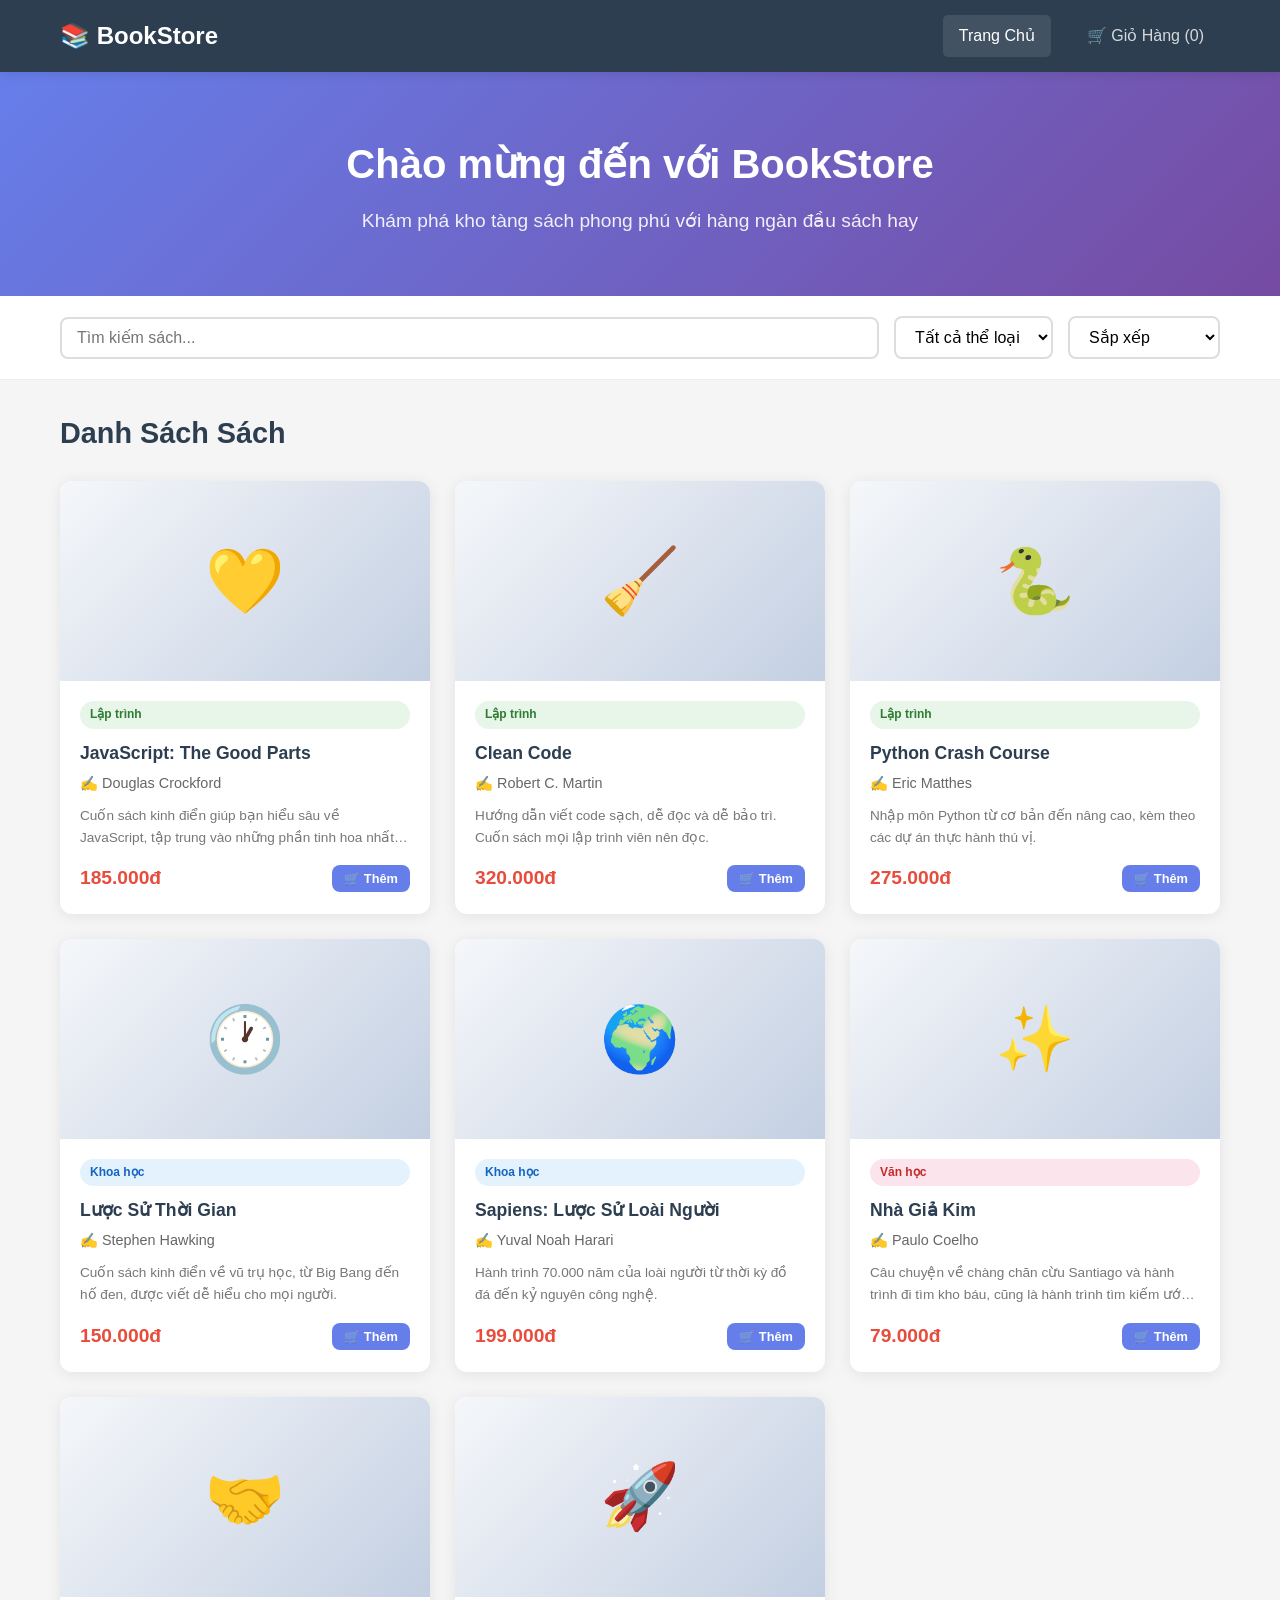
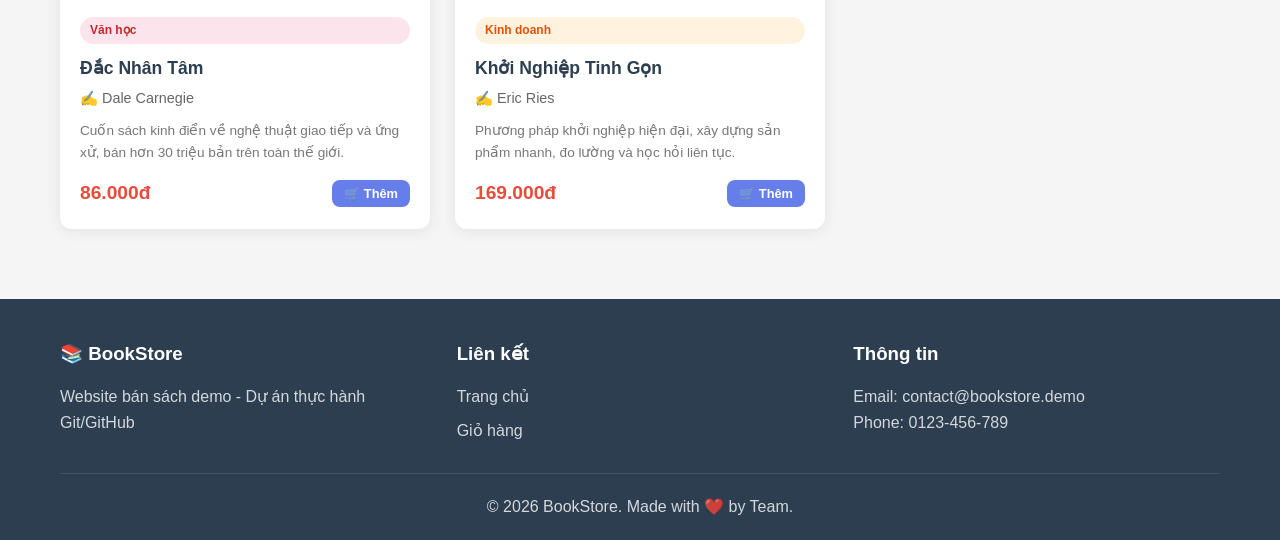
==== index.html @ 3d5117db "chore: initial project setup" ====
<!DOCTYPE html>
<html lang="vi">

<head>
    <meta charset="UTF-8">
    <meta name="viewport" content="width=device-width, initial-scale=1.0">
    <title>BookStore - Nhà Sách Online</title>
    <link rel="stylesheet" href="css/style.css">
</head>

<body>
    <!-- ============================================
         HEADER - Khu vực dễ CONFLICT
         Mỗi thành viên có thể sửa nav, logo, search
         ============================================ -->
    <header class="header">
        <div class="container">
            <div class="header-content">
                <a href="index.html" class="logo">
                    📚 BookStore
                </a>
                <nav class="nav">
                    <a href="index.html" class="nav-link active">Trang Chủ</a>
                    <a href="cart.html" class="nav-link">
                        🛒 Giỏ Hàng (<span id="cart-count">0</span>)
                    </a>
                </nav>
            </div>
        </div>
    </header>

    <!-- HERO SECTION -->
    <section class="hero">
        <div class="container">
            <h1>Chào mừng đến với BookStore</h1>
            <p>Khám phá kho tàng sách phong phú với hàng ngàn đầu sách hay</p>
        </div>
    </section>

    <!-- ============================================
         FILTER / SEARCH - Khu vực dễ CONFLICT
         Nhiều người cùng thêm filter, search, sort
         ============================================ -->
    <section class="filters">
        <div class="container">
            <div class="filter-bar">
                <input type="text" id="search-input" class="search-input" placeholder="Tìm kiếm sách...">
                <select id="category-filter" class="filter-select">
                    <option value="all">Tất cả thể loại</option>
                    <option value="programming">Lập trình</option>
                    <option value="science">Khoa học</option>
                    <option value="literature">Văn học</option>
                    <option value="business">Kinh doanh</option>
                </select>
                <select id="sort-select" class="filter-select">
                    <option value="default">Sắp xếp</option>
                    <option value="price-asc">Giá tăng dần</option>
                    <option value="price-desc">Giá giảm dần</option>
                    <option value="name-asc">Tên A-Z</option>
                </select>
            </div>
        </div>
    </section>

    <!-- BOOK LIST -->
    <main class="main">
        <div class="container">
            <h2 class="section-title">Danh Sách Sách</h2>
            <div id="book-list" class="book-grid">
                <!-- Books sẽ được render bởi JavaScript -->
            </div>
            <div id="no-results" class="no-results" style="display: none;">
                <p>😕 Không tìm thấy sách phù hợp.</p>
            </div>
        </div>
    </main>

    <!-- ============================================
         FOOTER - Khu vực dễ CONFLICT
         Mỗi người có thể thêm link, info, social
         ============================================ -->
    <footer class="footer">
        <div class="container">
            <div class="footer-content">
                <div class="footer-section">
                    <h3>📚 BookStore</h3>
                    <p>Website bán sách demo - Dự án thực hành Git/GitHub</p>
                </div>
                <div class="footer-section">
                    <h3>Liên kết</h3>
                    <ul>
                        <li><a href="index.html">Trang chủ</a></li>
                        <li><a href="cart.html">Giỏ hàng</a></li>
                    </ul>
                </div>
                <div class="footer-section">
                    <h3>Thông tin</h3>
                    <p>Email: contact@bookstore.demo</p>
                    <p>Phone: 0123-456-789</p>
                </div>
            </div>
            <div class="footer-bottom">
                <p>&copy; 2026 BookStore. Made with ❤️ by Team.</p>
            </div>
        </div>
    </footer>

    <script src="js/data.js"></script>
    <script src="js/cart.js"></script>
    <script src="js/app.js"></script>
</body>

</html>
---- css/style.css ----
/* =============================================
   BookStore - Main Stylesheet
   =============================================
   ⚠️  FILE DỄ CONFLICT - Nhiều người cùng sửa
   Mỗi section được đánh dấu rõ ràng.
   Khi merge conflict, đọc kỹ cả 2 phiên bản!
   ============================================= */

/* ----- RESET & BASE ----- */
* {
    margin: 0;
    padding: 0;
    box-sizing: border-box;
}

body {
    font-family: 'Segoe UI', Tahoma, Geneva, Verdana, sans-serif;
    line-height: 1.6;
    color: #333;
    background-color: #f5f5f5;
}

a {
    text-decoration: none;
    color: inherit;
}

ul {
    list-style: none;
}

.container {
    max-width: 1200px;
    margin: 0 auto;
    padding: 0 20px;
}

/* =============================================
   HEADER - Khu vực dễ CONFLICT
   Thành viên có thể đổi màu, layout, thêm icon
   ============================================= */
.header {
    background-color: #2c3e50;
    color: white;
    padding: 15px 0;
    position: sticky;
    top: 0;
    z-index: 100;
    box-shadow: 0 2px 10px rgba(0, 0, 0, 0.1);
}

.header-content {
    display: flex;
    justify-content: space-between;
    align-items: center;
}

.logo {
    font-size: 1.5rem;
    font-weight: bold;
    color: white;
}

.nav {
    display: flex;
    gap: 20px;
}

.nav-link {
    color: rgba(255, 255, 255, 0.8);
    padding: 8px 16px;
    border-radius: 5px;
    transition: all 0.3s ease;
}

.nav-link:hover,
.nav-link.active {
    color: white;
    background-color: rgba(255, 255, 255, 0.1);
}

/* =============================================
   HERO SECTION
   ============================================= */
.hero {
    background: linear-gradient(135deg, #667eea 0%, #764ba2 100%);
    color: white;
    padding: 60px 0;
    text-align: center;
}

.hero h1 {
    font-size: 2.5rem;
    margin-bottom: 10px;
}

.hero p {
    font-size: 1.2rem;
    opacity: 0.9;
}

/* =============================================
   FILTERS & SEARCH - Khu vực dễ CONFLICT
   Thêm filter mới, thay đổi layout filter bar
   ============================================= */
.filters {
    padding: 20px 0;
    background-color: white;
    border-bottom: 1px solid #eee;
}

.filter-bar {
    display: flex;
    gap: 15px;
    align-items: center;
    flex-wrap: wrap;
}

.search-input {
    flex: 1;
    min-width: 200px;
    padding: 10px 15px;
    border: 2px solid #ddd;
    border-radius: 8px;
    font-size: 1rem;
    transition: border-color 0.3s ease;
}

.search-input:focus {
    outline: none;
    border-color: #667eea;
}

.filter-select {
    padding: 10px 15px;
    border: 2px solid #ddd;
    border-radius: 8px;
    font-size: 1rem;
    background-color: white;
    cursor: pointer;
}

/* =============================================
   MAIN CONTENT
   ============================================= */
.main {
    padding: 30px 0;
    min-height: 60vh;
}

.section-title {
    font-size: 1.8rem;
    margin-bottom: 25px;
    color: #2c3e50;
}

/* =============================================
   BOOK GRID & CARDS - Khu vực dễ CONFLICT
   Đổi layout grid, style card, thêm badge
   ============================================= */
.book-grid {
    display: grid;
    grid-template-columns: repeat(auto-fill, minmax(280px, 1fr));
    gap: 25px;
}

.book-card {
    background: white;
    border-radius: 12px;
    overflow: hidden;
    box-shadow: 0 2px 15px rgba(0, 0, 0, 0.08);
    transition: transform 0.3s ease, box-shadow 0.3s ease;
    display: flex;
    flex-direction: column;
}

.book-card:hover {
    transform: translateY(-5px);
    box-shadow: 0 8px 30px rgba(0, 0, 0, 0.15);
}

.book-cover {
    height: 200px;
    display: flex;
    align-items: center;
    justify-content: center;
    font-size: 4rem;
    background: linear-gradient(135deg, #f5f7fa 0%, #c3cfe2 100%);
}

.book-info {
    padding: 20px;
    flex: 1;
    display: flex;
    flex-direction: column;
}

.book-title {
    font-size: 1.1rem;
    font-weight: 600;
    margin-bottom: 5px;
    color: #2c3e50;
}

.book-author {
    color: #666;
    font-size: 0.9rem;
    margin-bottom: 10px;
}

.book-description {
    color: #777;
    font-size: 0.85rem;
    margin-bottom: 15px;
    flex: 1;
    display: -webkit-box;
    -webkit-line-clamp: 2;
    -webkit-box-orient: vertical;
    overflow: hidden;
}

.book-footer {
    display: flex;
    justify-content: space-between;
    align-items: center;
    margin-top: auto;
}

.book-price {
    font-size: 1.2rem;
    font-weight: bold;
    color: #e74c3c;
}

/* =============================================
   BADGES
   ============================================= */
.badge {
    display: inline-block;
    padding: 4px 10px;
    border-radius: 20px;
    font-size: 0.75rem;
    font-weight: 600;
    margin-bottom: 10px;
}

.badge-programming {
    background-color: #e8f5e9;
    color: #2e7d32;
}

.badge-science {
    background-color: #e3f2fd;
    color: #1565c0;
}

.badge-literature {
    background-color: #fce4ec;
    color: #c62828;
}

.badge-business {
    background-color: #fff3e0;
    color: #e65100;
}

/* =============================================
   BUTTONS - Khu vực dễ CONFLICT
   Thay đổi màu sắc, border-radius, hiệu ứng
   ============================================= */
.btn {
    display: inline-block;
    padding: 10px 20px;
    border: none;
    border-radius: 8px;
    font-size: 0.9rem;
    font-weight: 600;
    cursor: pointer;
    transition: all 0.3s ease;
    text-align: center;
}

.btn-primary {
    background-color: #667eea;
    color: white;
}

.btn-primary:hover {
    background-color: #5a6fd6;
}

.btn-secondary {
    background-color: #ecf0f1;
    color: #2c3e50;
}

.btn-secondary:hover {
    background-color: #d5dbdb;
}

.btn-danger {
    background-color: #e74c3c;
    color: white;
}

.btn-danger:hover {
    background-color: #c0392b;
}

.btn-small {
    padding: 6px 12px;
    font-size: 0.8rem;
}

.btn-large {
    padding: 14px 28px;
    font-size: 1.1rem;
}

/* =============================================
   BOOK DETAIL PAGE
   ============================================= */
.back-link {
    display: inline-block;
    color: #667eea;
    margin-bottom: 20px;
    font-weight: 500;
}

.back-link:hover {
    text-decoration: underline;
}

.detail-card {
    background: white;
    border-radius: 12px;
    overflow: hidden;
    box-shadow: 0 2px 15px rgba(0, 0, 0, 0.08);
    display: flex;
    gap: 40px;
    padding: 40px;
}

.detail-image {
    flex-shrink: 0;
}

.book-cover-large {
    width: 250px;
    height: 350px;
    display: flex;
    align-items: center;
    justify-content: center;
    font-size: 6rem;
    background: linear-gradient(135deg, #f5f7fa 0%, #c3cfe2 100%);
    border-radius: 8px;
}

.detail-info {
    flex: 1;
}

.detail-title {
    font-size: 2rem;
    color: #2c3e50;
    margin-bottom: 10px;
}

.detail-author {
    color: #666;
    font-size: 1.1rem;
    margin-bottom: 15px;
}

.detail-description {
    color: #555;
    line-height: 1.8;
    margin-bottom: 20px;
}

.detail-price {
    font-size: 1.8rem;
    font-weight: bold;
    color: #e74c3c;
    margin-bottom: 20px;
}

.detail-actions {
    display: flex;
    gap: 15px;
}

/* =============================================
   CART PAGE
   ============================================= */
.cart-table {
    width: 100%;
    background: white;
    border-radius: 12px;
    overflow: hidden;
    box-shadow: 0 2px 15px rgba(0, 0, 0, 0.08);
    border-collapse: collapse;
}

.cart-table th {
    background-color: #2c3e50;
    color: white;
    padding: 15px;
    text-align: left;
}

.cart-table td {
    padding: 15px;
    border-bottom: 1px solid #eee;
    vertical-align: middle;
}

.cart-item-info {
    display: flex;
    align-items: center;
    gap: 15px;
}

.cart-item-emoji {
    font-size: 2rem;
}

.quantity-control {
    display: flex;
    align-items: center;
    gap: 10px;
}

.btn-qty {
    width: 30px;
    height: 30px;
    border: 2px solid #ddd;
    border-radius: 50%;
    background: white;
    cursor: pointer;
    font-size: 1rem;
    display: flex;
    align-items: center;
    justify-content: center;
    transition: all 0.2s ease;
}

.btn-qty:hover {
    border-color: #667eea;
    color: #667eea;
}

.qty-display {
    font-weight: bold;
    min-width: 20px;
    text-align: center;
}

.cart-summary {
    background: white;
    border-radius: 12px;
    padding: 25px;
    margin-top: 20px;
    box-shadow: 0 2px 15px rgba(0, 0, 0, 0.08);
}

.summary-row {
    display: flex;
    justify-content: space-between;
    padding: 10px 0;
    border-bottom: 1px solid #eee;
}

.summary-total {
    font-size: 1.3rem;
    font-weight: bold;
    color: #e74c3c;
    border-bottom: none;
    padding-top: 15px;
}

.cart-actions {
    display: flex;
    justify-content: flex-end;
    gap: 15px;
    margin-top: 20px;
}

/* =============================================
   FOOTER - Khu vực dễ CONFLICT
   ============================================= */
.footer {
    background-color: #2c3e50;
    color: rgba(255, 255, 255, 0.8);
    padding: 40px 0 20px;
    margin-top: 40px;
}

.footer-content {
    display: grid;
    grid-template-columns: repeat(auto-fit, minmax(200px, 1fr));
    gap: 30px;
    margin-bottom: 30px;
}

.footer-section h3 {
    color: white;
    margin-bottom: 15px;
}

.footer-section ul {
    display: flex;
    flex-direction: column;
    gap: 8px;
}

.footer-section a:hover {
    color: white;
}

.footer-bottom {
    text-align: center;
    padding-top: 20px;
    border-top: 1px solid rgba(255, 255, 255, 0.1);
}

/* =============================================
   UTILITIES & STATES
   ============================================= */
.no-results {
    text-align: center;
    padding: 60px 20px;
    color: #666;
    font-size: 1.1rem;
}

/* =============================================
   RESPONSIVE - Khu vực dễ CONFLICT
   Breakpoints, mobile layout
   ============================================= */
@media (max-width: 768px) {
    .hero h1 {
        font-size: 1.8rem;
    }

    .filter-bar {
        flex-direction: column;
    }

    .search-input {
        width: 100%;
    }

    .book-grid {
        grid-template-columns: 1fr;
    }

    .detail-card {
        flex-direction: column;
        padding: 20px;
    }

    .book-cover-large {
        width: 100%;
        height: 250px;
    }

    .cart-table {
        font-size: 0.85rem;
    }

    .cart-actions {
        flex-direction: column;
    }
}
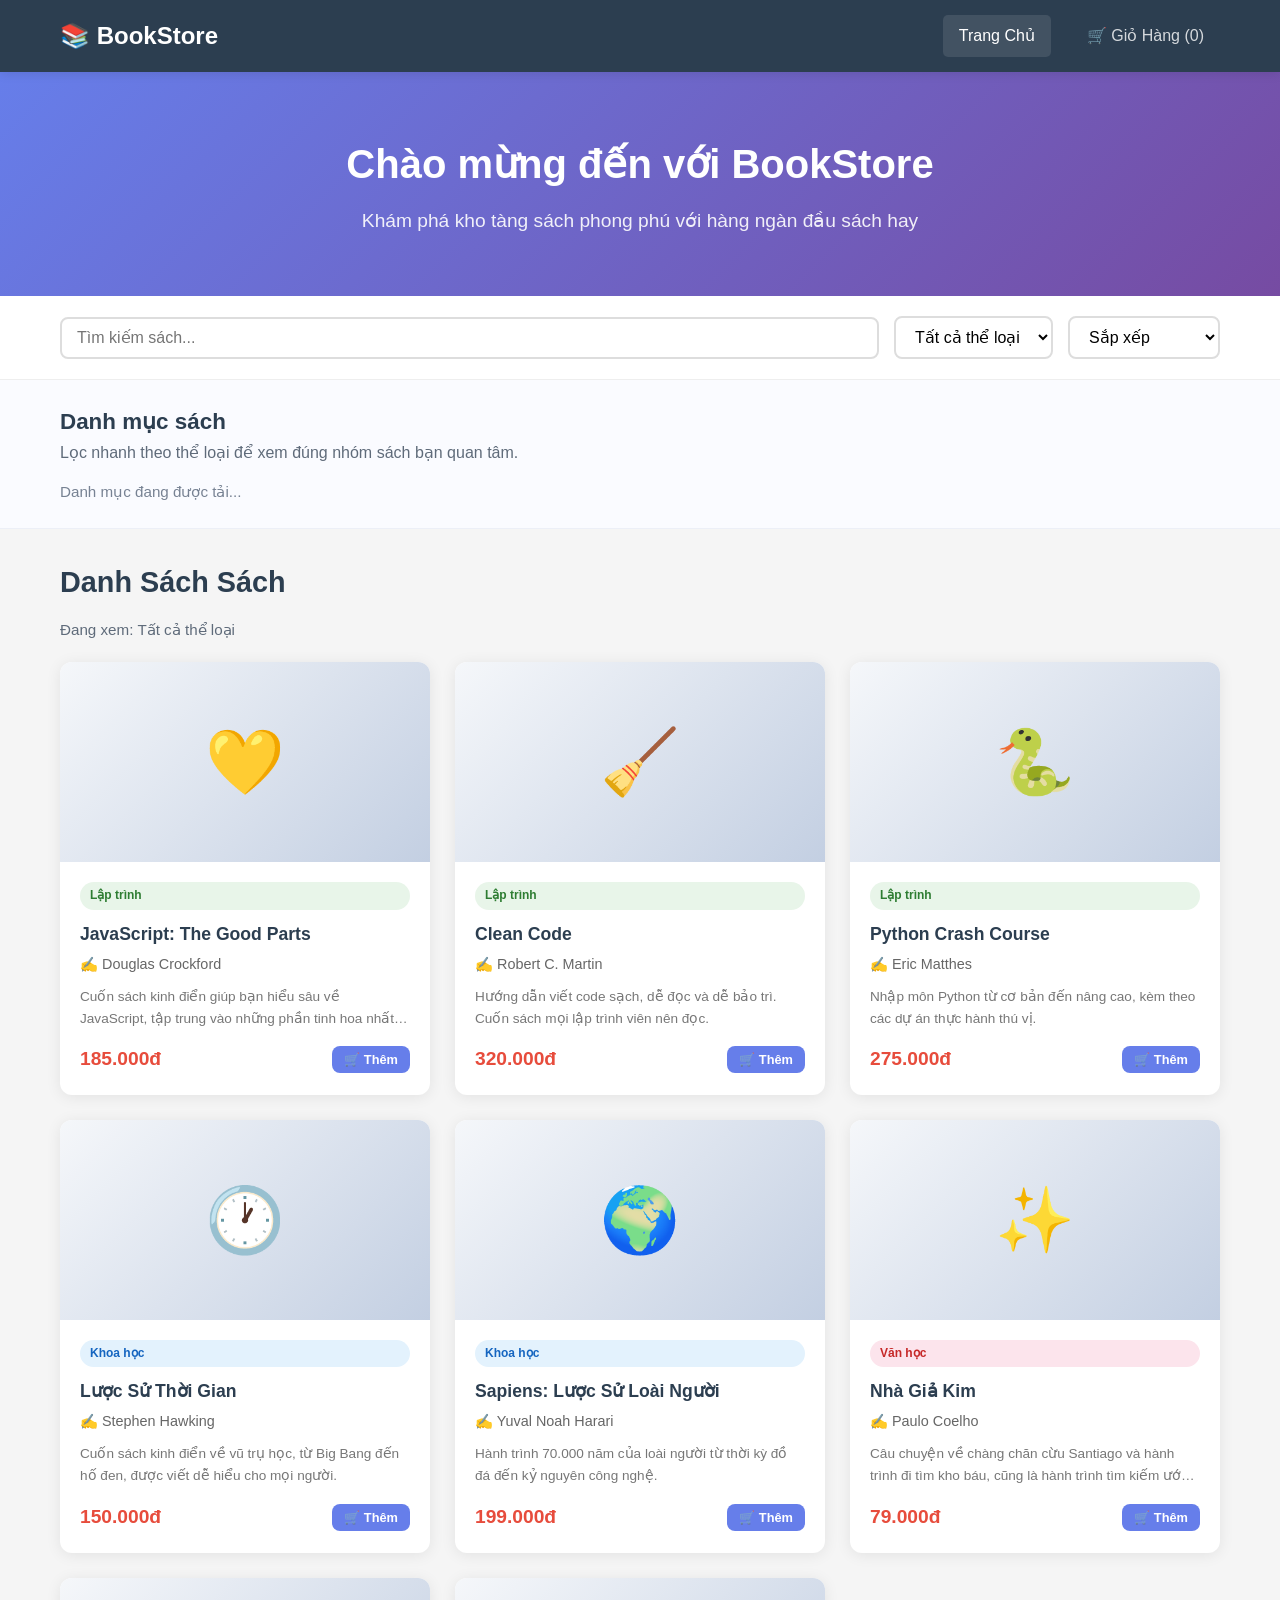
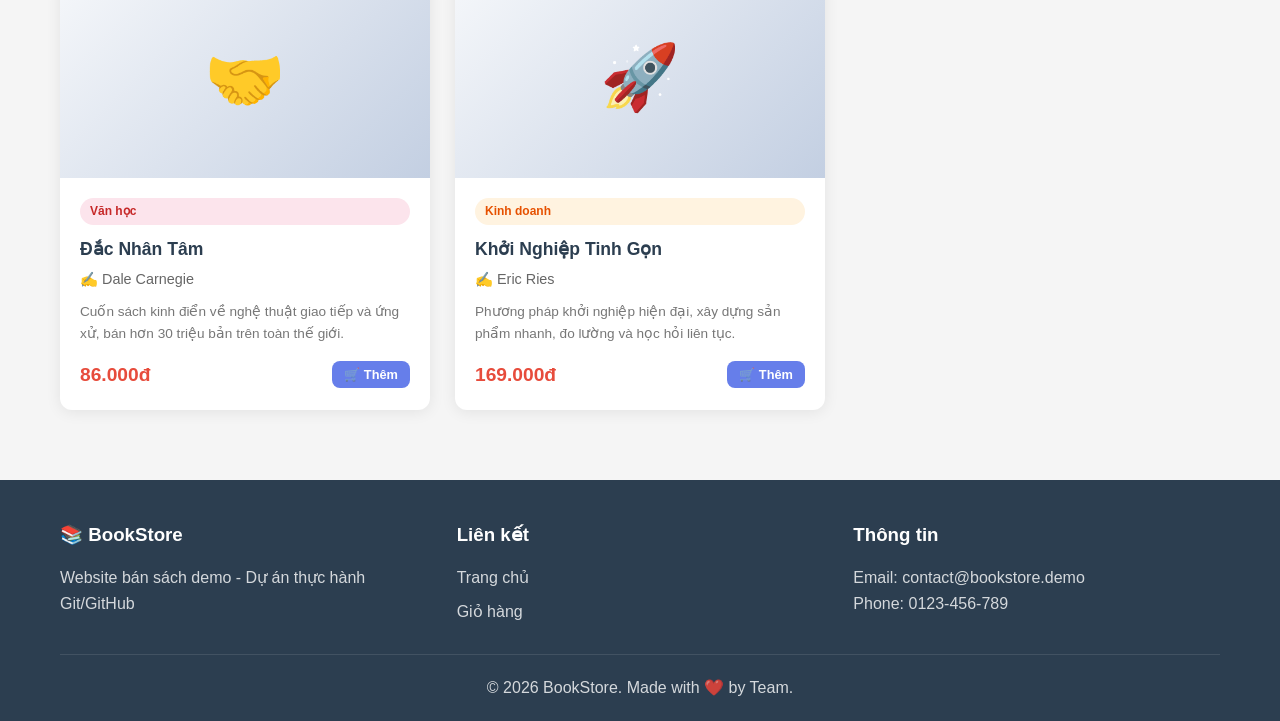
==== commit 186f7e76: "feat(catalog): add category section layout and filter summary" ====
--- a/index.html
+++ b/index.html
@@ -62,10 +62,25 @@
         </div>
     </section>
 
+    <section class="catalog-categories">
+        <div class="container">
+            <div class="catalog-panel">
+                <div>
+                    <h2 class="catalog-title">Danh mục sách</h2>
+                    <p class="catalog-description">Lọc nhanh theo thể loại để xem đúng nhóm sách bạn quan tâm.</p>
+                </div>
+                <div id="category-list" class="category-list">
+                    <span class="category-placeholder">Danh mục đang được tải...</span>
+                </div>
+            </div>
+        </div>
+    </section>
+
     <!-- BOOK LIST -->
     <main class="main">
         <div class="container">
             <h2 class="section-title">Danh Sách Sách</h2>
+            <p id="catalog-selection" class="catalog-selection">Đang xem: Tất cả thể loại</p>
             <div id="book-list" class="book-grid">
                 <!-- Books sẽ được render bởi JavaScript -->
             </div>
@@ -110,4 +125,4 @@
     <script src="js/app.js"></script>
 </body>
 
-</html>+</html>
--- a/css/style.css
+++ b/css/style.css
@@ -141,6 +141,70 @@
 }
 
 /* =============================================
+   CATALOG CATEGORIES
+   ============================================= */
+.catalog-categories {
+    padding: 24px 0;
+    background-color: #fafbff;
+    border-bottom: 1px solid #eceff7;
+}
+
+.catalog-panel {
+    display: flex;
+    flex-direction: column;
+    gap: 14px;
+}
+
+.catalog-title {
+    font-size: 1.4rem;
+    color: #2c3e50;
+}
+
+.catalog-description {
+    color: #5f6b7a;
+}
+
+.category-list {
+    display: flex;
+    flex-wrap: wrap;
+    gap: 10px;
+}
+
+.category-placeholder {
+    color: #778293;
+    font-size: 0.95rem;
+}
+
+.category-chip {
+    border: 1px solid #d6deeb;
+    background-color: white;
+    color: #364152;
+    border-radius: 999px;
+    padding: 8px 14px;
+    font-size: 0.9rem;
+    font-weight: 600;
+    cursor: pointer;
+    transition: all 0.2s ease;
+}
+
+.category-chip:hover {
+    border-color: #667eea;
+    color: #667eea;
+}
+
+.category-chip.active {
+    background-color: #667eea;
+    border-color: #667eea;
+    color: white;
+}
+
+.category-chip-count {
+    opacity: 0.85;
+    margin-left: 6px;
+    font-size: 0.8rem;
+}
+
+/* =============================================
    MAIN CONTENT
    ============================================= */
 .main {
@@ -152,6 +216,13 @@
     font-size: 1.8rem;
     margin-bottom: 25px;
     color: #2c3e50;
+}
+
+.catalog-selection {
+    margin-top: -12px;
+    margin-bottom: 20px;
+    color: #5f6b7a;
+    font-size: 0.95rem;
 }
 
 /* =============================================
@@ -551,6 +622,10 @@
         width: 100%;
     }
 
+    .category-list {
+        gap: 8px;
+    }
+
     .book-grid {
         grid-template-columns: 1fr;
     }
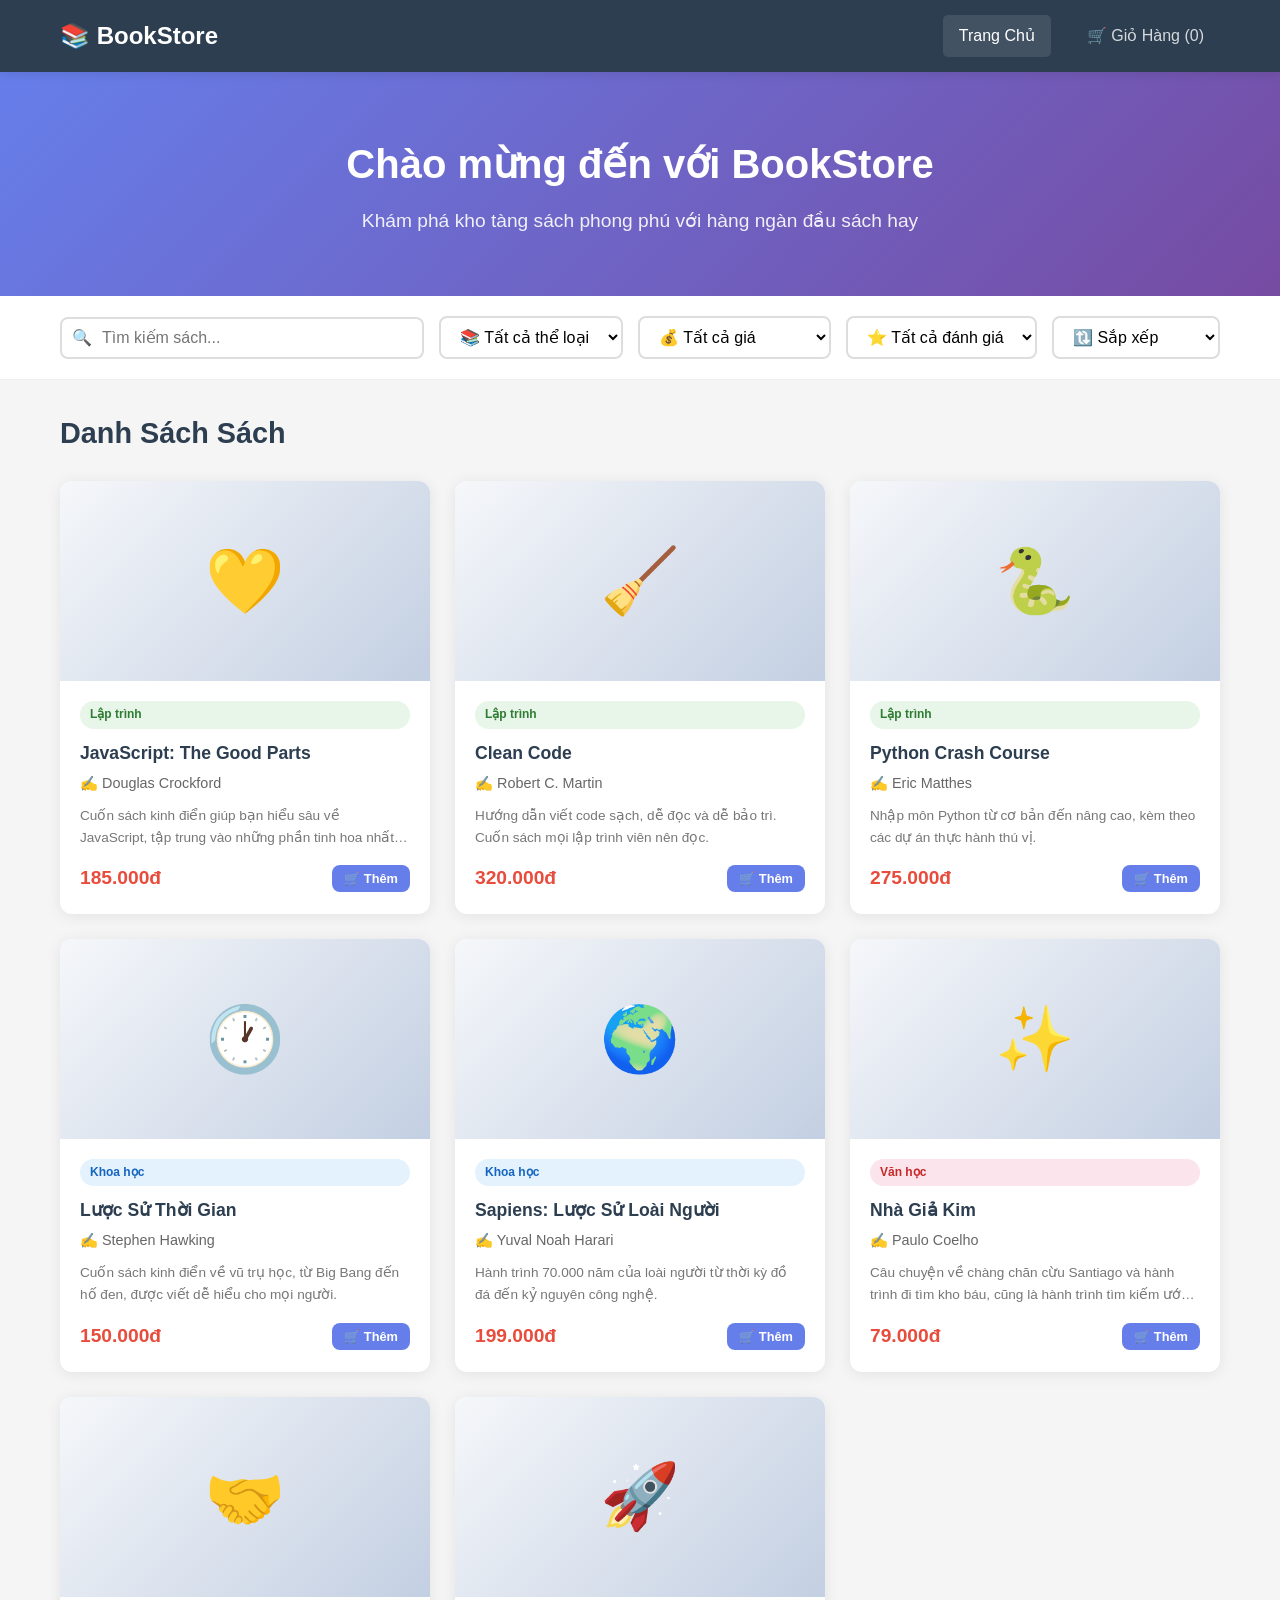
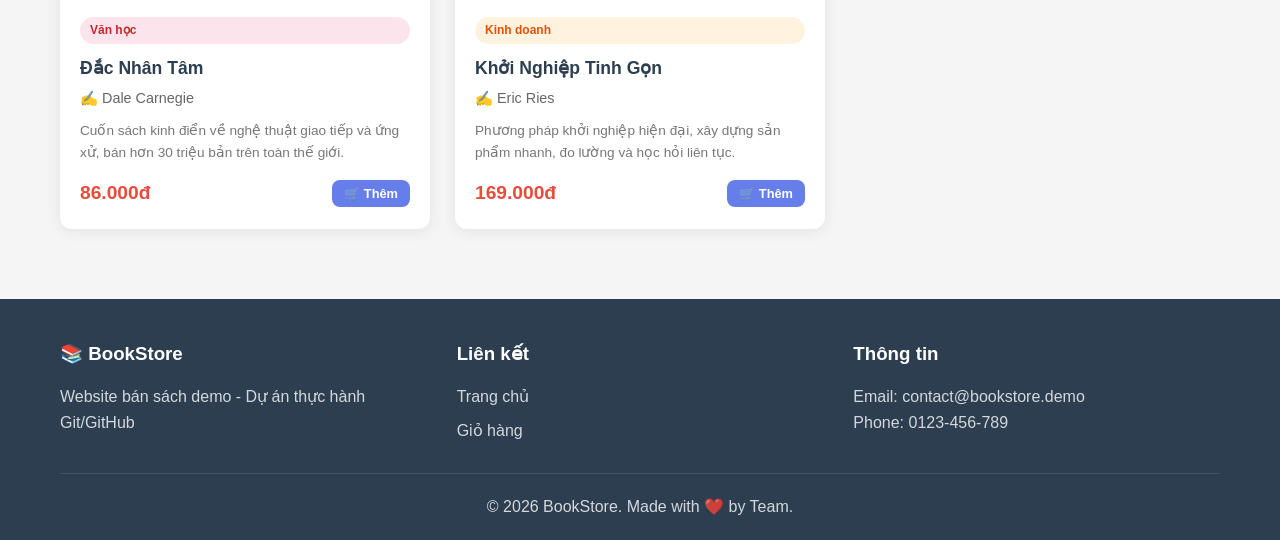
==== commit befbf304: "faet: thêm icon tìm kiếm , nút xóa và gợi ý tự động - Thêm icon tìm kiếm và nút xóa cho ô tìm kiếm -" ====
--- a/index.html
+++ b/index.html
@@ -44,34 +44,46 @@
     <section class="filters">
         <div class="container">
             <div class="filter-bar">
-                <input type="text" id="search-input" class="search-input" placeholder="Tìm kiếm sách...">
+                <!-- Search với icon và autocomplete -->
+                <div class="search-wrapper">
+                    <span class="search-icon">🔍</span>
+                    <input type="text" id="search-input" class="search-input" placeholder="Tìm kiếm sách..." autocomplete="off">
+                    <button type="button" id="search-clear" class="search-clear" style="display: none;">✕</button>
+                    <ul id="search-suggestions" class="search-suggestions"></ul>
+                </div>
+
+                <!-- Filter theo thể loại -->
                 <select id="category-filter" class="filter-select">
-                    <option value="all">Tất cả thể loại</option>
-                    <option value="programming">Lập trình</option>
-                    <option value="science">Khoa học</option>
-                    <option value="literature">Văn học</option>
-                    <option value="business">Kinh doanh</option>
+                    <option value="all">📚 Tất cả thể loại</option>
+                    <option value="programming">💻 Lập trình</option>
+                    <option value="science">🔬 Khoa học</option>
+                    <option value="literature">📖 Văn học</option>
+                    <option value="business">💼 Kinh doanh</option>
                 </select>
+
+                <!-- Filter theo giá -->
+                <select id="price-filter" class="filter-select">
+                    <option value="all">💰 Tất cả giá</option>
+                    <option value="under-100">Dưới 100.000đ</option>
+                    <option value="100-200">100.000 - 200.000đ</option>
+                    <option value="over-200">Trên 200.000đ</option>
+                </select>
+
+                <!-- Filter theo rating -->
+                <select id="rating-filter" class="filter-select">
+                    <option value="all">⭐ Tất cả đánh giá</option>
+                    <option value="4">⭐ 4+ sao</option>
+                    <option value="3">⭐ 3+ sao</option>
+                </select>
+
+                <!-- Sắp xếp -->
                 <select id="sort-select" class="filter-select">
-                    <option value="default">Sắp xếp</option>
+                    <option value="default">🔃 Sắp xếp</option>
                     <option value="price-asc">Giá tăng dần</option>
                     <option value="price-desc">Giá giảm dần</option>
                     <option value="name-asc">Tên A-Z</option>
+                    <option value="rating-desc">Rating cao nhất</option>
                 </select>
-            </div>
-        </div>
-    </section>
-
-    <section class="catalog-categories">
-        <div class="container">
-            <div class="catalog-panel">
-                <div>
-                    <h2 class="catalog-title">Danh mục sách</h2>
-                    <p class="catalog-description">Lọc nhanh theo thể loại để xem đúng nhóm sách bạn quan tâm.</p>
-                </div>
-                <div id="category-list" class="category-list">
-                    <span class="category-placeholder">Danh mục đang được tải...</span>
-                </div>
             </div>
         </div>
     </section>
@@ -80,7 +92,6 @@
     <main class="main">
         <div class="container">
             <h2 class="section-title">Danh Sách Sách</h2>
-            <p id="catalog-selection" class="catalog-selection">Đang xem: Tất cả thể loại</p>
             <div id="book-list" class="book-grid">
                 <!-- Books sẽ được render bởi JavaScript -->
             </div>
@@ -125,4 +136,4 @@
     <script src="js/app.js"></script>
 </body>
 
-</html>
+</html>
--- a/css/style.css
+++ b/css/style.css
@@ -138,70 +138,110 @@
     font-size: 1rem;
     background-color: white;
     cursor: pointer;
-}
-
-/* =============================================
-   CATALOG CATEGORIES
-   ============================================= */
-.catalog-categories {
-    padding: 24px 0;
-    background-color: #fafbff;
-    border-bottom: 1px solid #eceff7;
-}
-
-.catalog-panel {
-    display: flex;
-    flex-direction: column;
-    gap: 14px;
-}
-
-.catalog-title {
-    font-size: 1.4rem;
+    transition: border-color 0.3s ease;
+}
+
+.filter-select:focus {
+    outline: none;
+    border-color: #667eea;
+}
+
+/* =============================================
+   SEARCH WRAPPER - Icon, Clear button, Autocomplete
+   ============================================= */
+.search-wrapper {
+    position: relative;
+    flex: 1;
+    min-width: 250px;
+}
+
+.search-icon {
+    position: absolute;
+    left: 12px;
+    top: 50%;
+    transform: translateY(-50%);
+    font-size: 1rem;
+    pointer-events: none;
+    z-index: 1;
+}
+
+.search-wrapper .search-input {
+    width: 100%;
+    padding-left: 40px;
+    padding-right: 35px;
+}
+
+.search-clear {
+    position: absolute;
+    right: 10px;
+    top: 50%;
+    transform: translateY(-50%);
+    background: none;
+    border: none;
+    font-size: 1.1rem;
+    color: #999;
+    cursor: pointer;
+    padding: 5px;
+    line-height: 1;
+    transition: color 0.2s ease;
+}
+
+.search-clear:hover {
+    color: #e74c3c;
+}
+
+/* Autocomplete Suggestions */
+.search-suggestions {
+    position: absolute;
+    top: 100%;
+    left: 0;
+    right: 0;
+    background: white;
+    border: 2px solid #667eea;
+    border-top: none;
+    border-radius: 0 0 8px 8px;
+    max-height: 280px;
+    overflow-y: auto;
+    z-index: 1000;
+    display: none;
+    box-shadow: 0 4px 15px rgba(0, 0, 0, 0.1);
+}
+
+.search-suggestions.active {
+    display: block;
+}
+
+.search-suggestions li {
+    padding: 12px 15px;
+    cursor: pointer;
+    border-bottom: 1px solid #eee;
+    transition: background-color 0.2s ease;
+}
+
+.search-suggestions li:hover {
+    background-color: #f0f4ff;
+}
+
+.search-suggestions li:last-child {
+    border-bottom: none;
+    border-radius: 0 0 6px 6px;
+}
+
+.suggestion-title {
+    font-weight: 600;
     color: #2c3e50;
-}
-
-.catalog-description {
-    color: #5f6b7a;
-}
-
-.category-list {
-    display: flex;
-    flex-wrap: wrap;
-    gap: 10px;
-}
-
-.category-placeholder {
-    color: #778293;
-    font-size: 0.95rem;
-}
-
-.category-chip {
-    border: 1px solid #d6deeb;
-    background-color: white;
-    color: #364152;
-    border-radius: 999px;
-    padding: 8px 14px;
-    font-size: 0.9rem;
-    font-weight: 600;
-    cursor: pointer;
-    transition: all 0.2s ease;
-}
-
-.category-chip:hover {
-    border-color: #667eea;
-    color: #667eea;
-}
-
-.category-chip.active {
-    background-color: #667eea;
-    border-color: #667eea;
-    color: white;
-}
-
-.category-chip-count {
-    opacity: 0.85;
-    margin-left: 6px;
-    font-size: 0.8rem;
+    margin-bottom: 2px;
+}
+
+.suggestion-author {
+    font-size: 0.85rem;
+    color: #666;
+}
+
+.suggestion-price {
+    font-size: 0.85rem;
+    color: #e74c3c;
+    font-weight: 500;
 }
 
 /* =============================================
@@ -216,13 +256,6 @@
     font-size: 1.8rem;
     margin-bottom: 25px;
     color: #2c3e50;
-}
-
-.catalog-selection {
-    margin-top: -12px;
-    margin-bottom: 20px;
-    color: #5f6b7a;
-    font-size: 0.95rem;
 }
 
 /* =============================================
@@ -622,10 +655,6 @@
         width: 100%;
     }
 
-    .category-list {
-        gap: 8px;
-    }
-
     .book-grid {
         grid-template-columns: 1fr;
     }
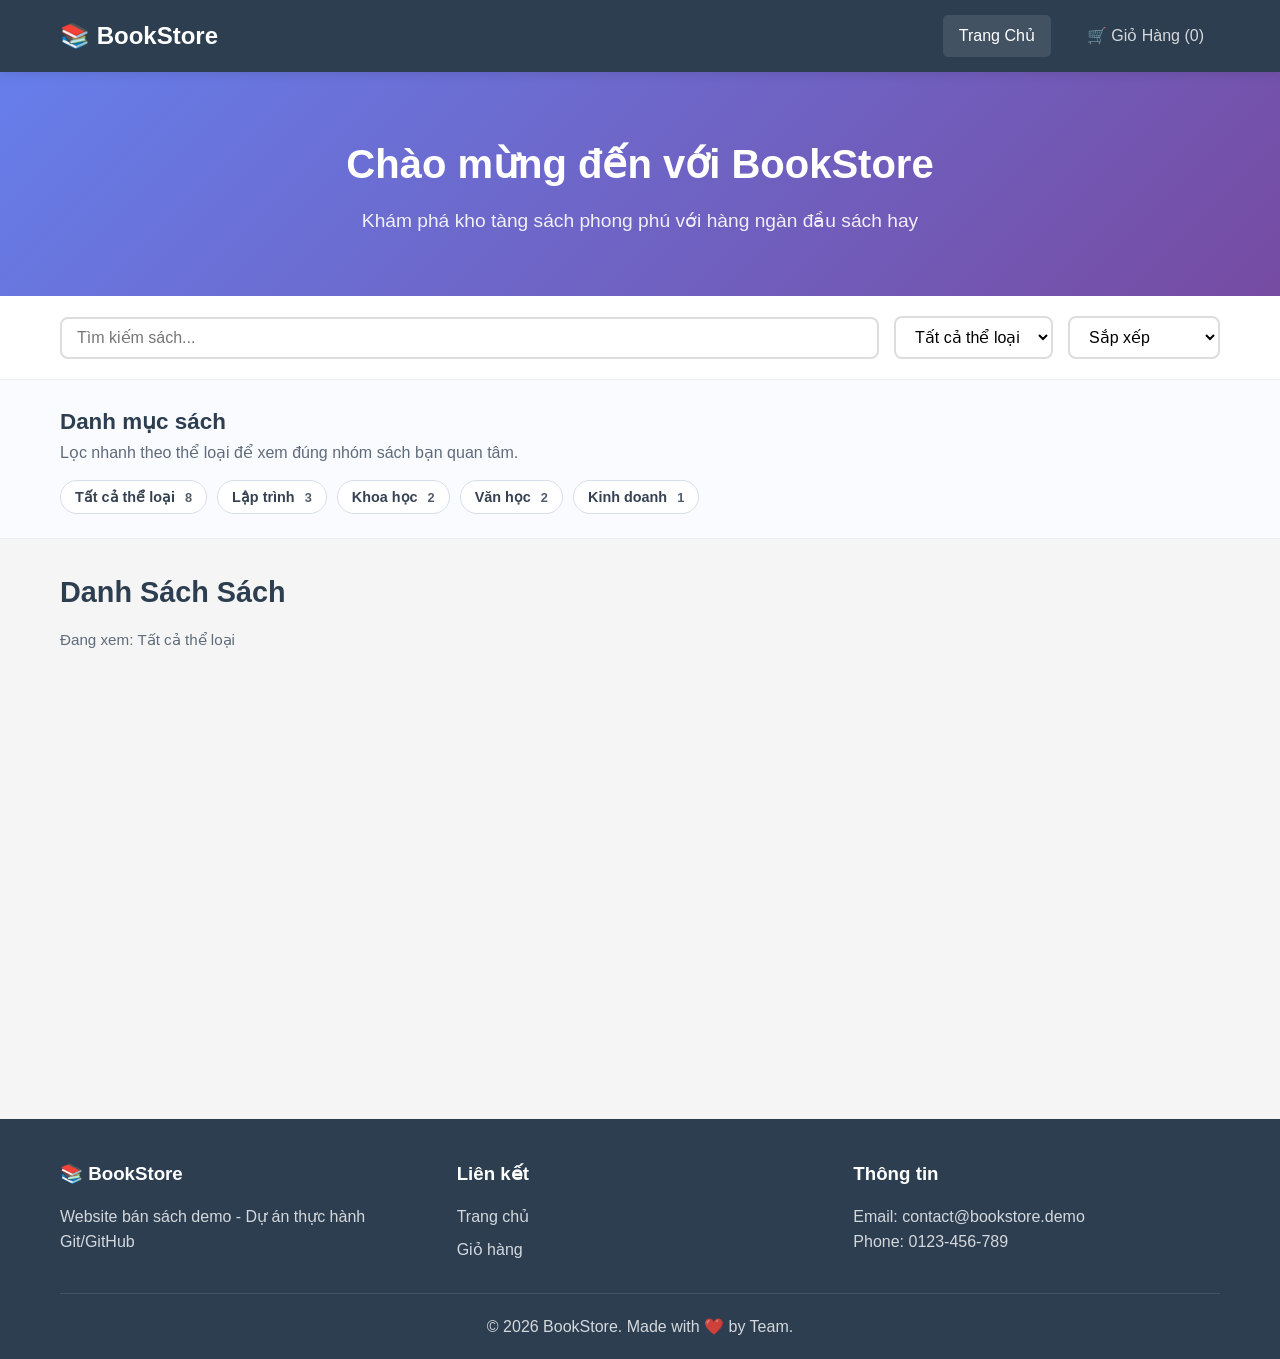
==== commit b6445b8c: "Merge pull request #4 from HuongTran183/feature/catalog-categories feat(catalog): implement catalog " ====
--- a/index.html
+++ b/index.html
@@ -44,46 +44,34 @@
     <section class="filters">
         <div class="container">
             <div class="filter-bar">
-                <!-- Search với icon và autocomplete -->
-                <div class="search-wrapper">
-                    <span class="search-icon">🔍</span>
-                    <input type="text" id="search-input" class="search-input" placeholder="Tìm kiếm sách..." autocomplete="off">
-                    <button type="button" id="search-clear" class="search-clear" style="display: none;">✕</button>
-                    <ul id="search-suggestions" class="search-suggestions"></ul>
-                </div>
-
-                <!-- Filter theo thể loại -->
+                <input type="text" id="search-input" class="search-input" placeholder="Tìm kiếm sách...">
                 <select id="category-filter" class="filter-select">
-                    <option value="all">📚 Tất cả thể loại</option>
-                    <option value="programming">💻 Lập trình</option>
-                    <option value="science">🔬 Khoa học</option>
-                    <option value="literature">📖 Văn học</option>
-                    <option value="business">💼 Kinh doanh</option>
+                    <option value="all">Tất cả thể loại</option>
+                    <option value="programming">Lập trình</option>
+                    <option value="science">Khoa học</option>
+                    <option value="literature">Văn học</option>
+                    <option value="business">Kinh doanh</option>
                 </select>
-
-                <!-- Filter theo giá -->
-                <select id="price-filter" class="filter-select">
-                    <option value="all">💰 Tất cả giá</option>
-                    <option value="under-100">Dưới 100.000đ</option>
-                    <option value="100-200">100.000 - 200.000đ</option>
-                    <option value="over-200">Trên 200.000đ</option>
-                </select>
-
-                <!-- Filter theo rating -->
-                <select id="rating-filter" class="filter-select">
-                    <option value="all">⭐ Tất cả đánh giá</option>
-                    <option value="4">⭐ 4+ sao</option>
-                    <option value="3">⭐ 3+ sao</option>
-                </select>
-
-                <!-- Sắp xếp -->
                 <select id="sort-select" class="filter-select">
-                    <option value="default">🔃 Sắp xếp</option>
+                    <option value="default">Sắp xếp</option>
                     <option value="price-asc">Giá tăng dần</option>
                     <option value="price-desc">Giá giảm dần</option>
                     <option value="name-asc">Tên A-Z</option>
-                    <option value="rating-desc">Rating cao nhất</option>
                 </select>
+            </div>
+        </div>
+    </section>
+
+    <section class="catalog-categories">
+        <div class="container">
+            <div class="catalog-panel">
+                <div>
+                    <h2 class="catalog-title">Danh mục sách</h2>
+                    <p class="catalog-description">Lọc nhanh theo thể loại để xem đúng nhóm sách bạn quan tâm.</p>
+                </div>
+                <div id="category-list" class="category-list">
+                    <span class="category-placeholder">Danh mục đang được tải...</span>
+                </div>
             </div>
         </div>
     </section>
@@ -92,6 +80,7 @@
     <main class="main">
         <div class="container">
             <h2 class="section-title">Danh Sách Sách</h2>
+            <p id="catalog-selection" class="catalog-selection">Đang xem: Tất cả thể loại</p>
             <div id="book-list" class="book-grid">
                 <!-- Books sẽ được render bởi JavaScript -->
             </div>
@@ -136,4 +125,4 @@
     <script src="js/app.js"></script>
 </body>
 
-</html>+</html>
--- a/css/style.css
+++ b/css/style.css
@@ -138,110 +138,70 @@
     font-size: 1rem;
     background-color: white;
     cursor: pointer;
-    transition: border-color 0.3s ease;
-}
-
-.filter-select:focus {
-    outline: none;
+}
+
+/* =============================================
+   CATALOG CATEGORIES
+   ============================================= */
+.catalog-categories {
+    padding: 24px 0;
+    background-color: #fafbff;
+    border-bottom: 1px solid #eceff7;
+}
+
+.catalog-panel {
+    display: flex;
+    flex-direction: column;
+    gap: 14px;
+}
+
+.catalog-title {
+    font-size: 1.4rem;
+    color: #2c3e50;
+}
+
+.catalog-description {
+    color: #5f6b7a;
+}
+
+.category-list {
+    display: flex;
+    flex-wrap: wrap;
+    gap: 10px;
+}
+
+.category-placeholder {
+    color: #778293;
+    font-size: 0.95rem;
+}
+
+.category-chip {
+    border: 1px solid #d6deeb;
+    background-color: white;
+    color: #364152;
+    border-radius: 999px;
+    padding: 8px 14px;
+    font-size: 0.9rem;
+    font-weight: 600;
+    cursor: pointer;
+    transition: all 0.2s ease;
+}
+
+.category-chip:hover {
     border-color: #667eea;
-}
-
-/* =============================================
-   SEARCH WRAPPER - Icon, Clear button, Autocomplete
-   ============================================= */
-.search-wrapper {
-    position: relative;
-    flex: 1;
-    min-width: 250px;
-}
-
-.search-icon {
-    position: absolute;
-    left: 12px;
-    top: 50%;
-    transform: translateY(-50%);
-    font-size: 1rem;
-    pointer-events: none;
-    z-index: 1;
-}
-
-.search-wrapper .search-input {
-    width: 100%;
-    padding-left: 40px;
-    padding-right: 35px;
-}
-
-.search-clear {
-    position: absolute;
-    right: 10px;
-    top: 50%;
-    transform: translateY(-50%);
-    background: none;
-    border: none;
-    font-size: 1.1rem;
-    color: #999;
-    cursor: pointer;
-    padding: 5px;
-    line-height: 1;
-    transition: color 0.2s ease;
-}
-
-.search-clear:hover {
-    color: #e74c3c;
-}
-
-/* Autocomplete Suggestions */
-.search-suggestions {
-    position: absolute;
-    top: 100%;
-    left: 0;
-    right: 0;
-    background: white;
-    border: 2px solid #667eea;
-    border-top: none;
-    border-radius: 0 0 8px 8px;
-    max-height: 280px;
-    overflow-y: auto;
-    z-index: 1000;
-    display: none;
-    box-shadow: 0 4px 15px rgba(0, 0, 0, 0.1);
-}
-
-.search-suggestions.active {
-    display: block;
-}
-
-.search-suggestions li {
-    padding: 12px 15px;
-    cursor: pointer;
-    border-bottom: 1px solid #eee;
-    transition: background-color 0.2s ease;
-}
-
-.search-suggestions li:hover {
-    background-color: #f0f4ff;
-}
-
-.search-suggestions li:last-child {
-    border-bottom: none;
-    border-radius: 0 0 6px 6px;
-}
-
-.suggestion-title {
-    font-weight: 600;
-    color: #2c3e50;
-    margin-bottom: 2px;
-}
-
-.suggestion-author {
-    font-size: 0.85rem;
-    color: #666;
-}
-
-.suggestion-price {
-    font-size: 0.85rem;
-    color: #e74c3c;
-    font-weight: 500;
+    color: #667eea;
+}
+
+.category-chip.active {
+    background-color: #667eea;
+    border-color: #667eea;
+    color: white;
+}
+
+.category-chip-count {
+    opacity: 0.85;
+    margin-left: 6px;
+    font-size: 0.8rem;
 }
 
 /* =============================================
@@ -256,6 +216,13 @@
     font-size: 1.8rem;
     margin-bottom: 25px;
     color: #2c3e50;
+}
+
+.catalog-selection {
+    margin-top: -12px;
+    margin-bottom: 20px;
+    color: #5f6b7a;
+    font-size: 0.95rem;
 }
 
 /* =============================================
@@ -655,6 +622,10 @@
         width: 100%;
     }
 
+    .category-list {
+        gap: 8px;
+    }
+
     .book-grid {
         grid-template-columns: 1fr;
     }
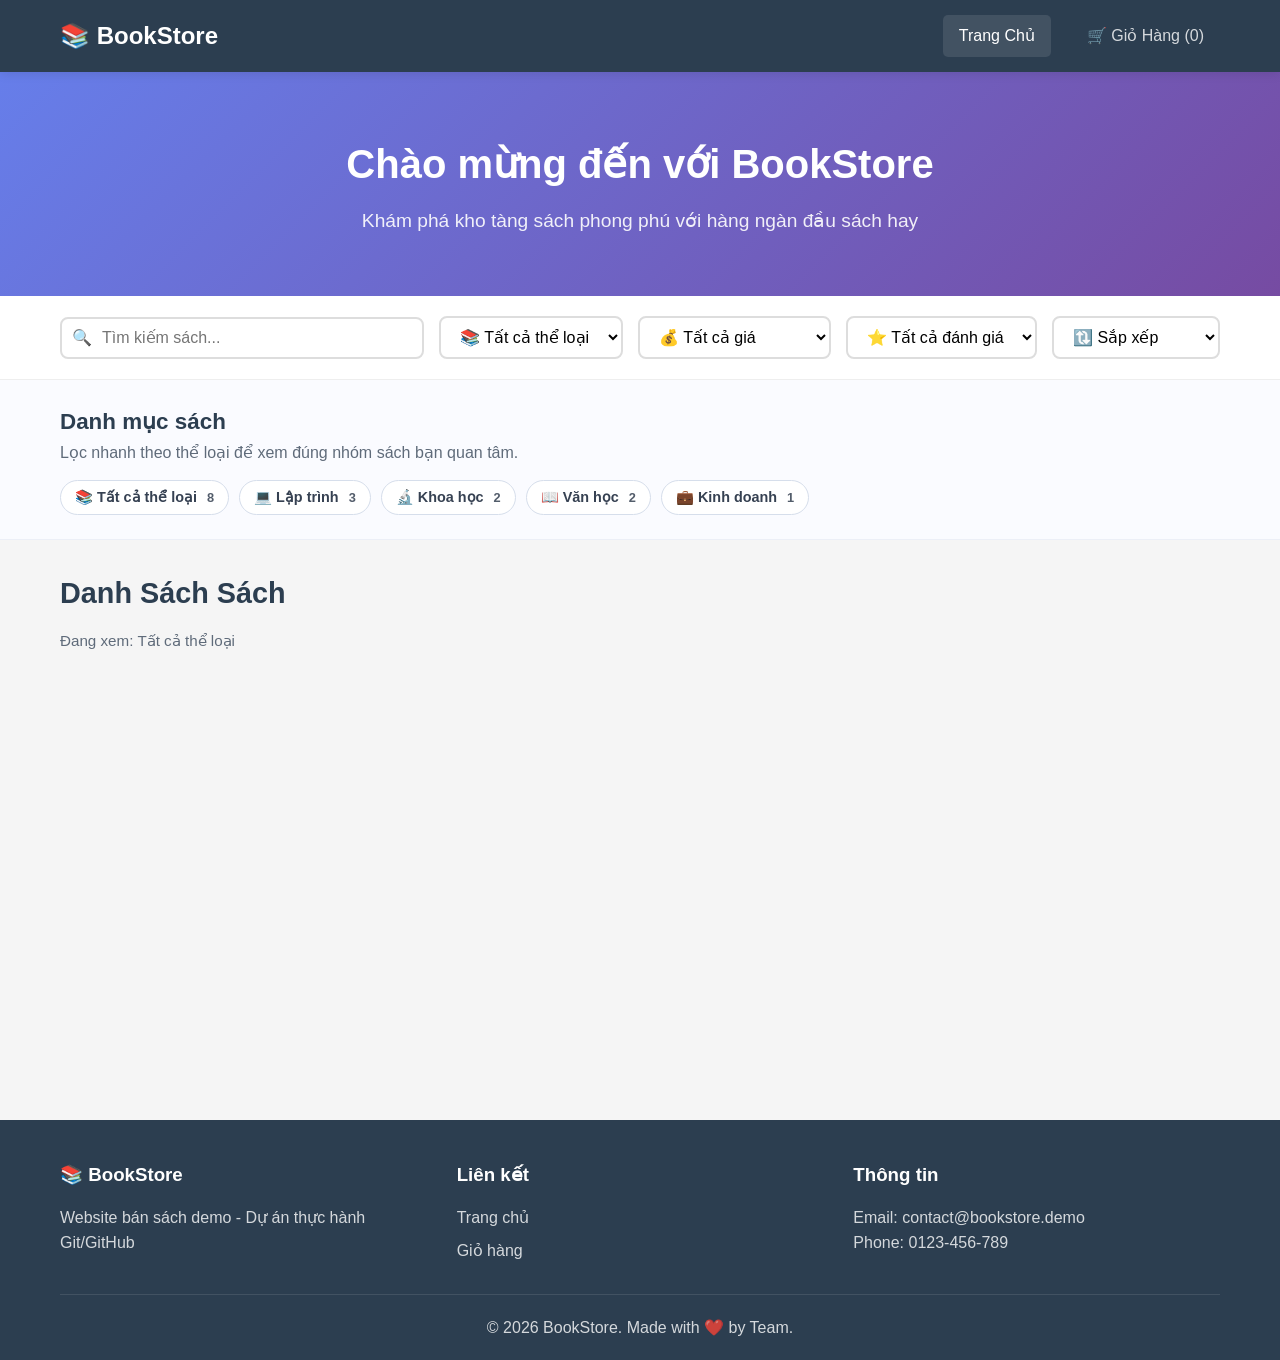
==== commit 8ffe0a88: "Merge branch 'develop' into feature/homepage" ====
--- a/index.html
+++ b/index.html
@@ -44,19 +44,45 @@
     <section class="filters">
         <div class="container">
             <div class="filter-bar">
-                <input type="text" id="search-input" class="search-input" placeholder="Tìm kiếm sách...">
+                <!-- Search với icon và autocomplete -->
+                <div class="search-wrapper">
+                    <span class="search-icon">🔍</span>
+                    <input type="text" id="search-input" class="search-input" placeholder="Tìm kiếm sách..." autocomplete="off">
+                    <button type="button" id="search-clear" class="search-clear" style="display: none;">✕</button>
+                    <ul id="search-suggestions" class="search-suggestions"></ul>
+                </div>
+
+                <!-- Filter theo thể loại -->
                 <select id="category-filter" class="filter-select">
-                    <option value="all">Tất cả thể loại</option>
-                    <option value="programming">Lập trình</option>
-                    <option value="science">Khoa học</option>
-                    <option value="literature">Văn học</option>
-                    <option value="business">Kinh doanh</option>
+                    <option value="all">📚 Tất cả thể loại</option>
+                    <option value="programming">💻 Lập trình</option>
+                    <option value="science">🔬 Khoa học</option>
+                    <option value="literature">📖 Văn học</option>
+                    <option value="business">💼 Kinh doanh</option>
                 </select>
+
+                <!-- Filter theo giá -->
+                <select id="price-filter" class="filter-select">
+                    <option value="all">💰 Tất cả giá</option>
+                    <option value="under-100">Dưới 100.000đ</option>
+                    <option value="100-200">100.000 - 200.000đ</option>
+                    <option value="over-200">Trên 200.000đ</option>
+                </select>
+
+                <!-- Filter theo rating -->
+                <select id="rating-filter" class="filter-select">
+                    <option value="all">⭐ Tất cả đánh giá</option>
+                    <option value="4">⭐ 4+ sao</option>
+                    <option value="3">⭐ 3+ sao</option>
+                </select>
+
+                <!-- Sắp xếp -->
                 <select id="sort-select" class="filter-select">
-                    <option value="default">Sắp xếp</option>
+                    <option value="default">🔃 Sắp xếp</option>
                     <option value="price-asc">Giá tăng dần</option>
                     <option value="price-desc">Giá giảm dần</option>
                     <option value="name-asc">Tên A-Z</option>
+                    <option value="rating-desc">Rating cao nhất</option>
                 </select>
             </div>
         </div>
--- a/css/style.css
+++ b/css/style.css
@@ -138,6 +138,110 @@
     font-size: 1rem;
     background-color: white;
     cursor: pointer;
+    transition: border-color 0.3s ease;
+}
+
+.filter-select:focus {
+    outline: none;
+    border-color: #667eea;
+}
+
+/* =============================================
+   SEARCH WRAPPER - Icon, Clear button, Autocomplete
+   ============================================= */
+.search-wrapper {
+    position: relative;
+    flex: 1;
+    min-width: 250px;
+}
+
+.search-icon {
+    position: absolute;
+    left: 12px;
+    top: 50%;
+    transform: translateY(-50%);
+    font-size: 1rem;
+    pointer-events: none;
+    z-index: 1;
+}
+
+.search-wrapper .search-input {
+    width: 100%;
+    padding-left: 40px;
+    padding-right: 35px;
+}
+
+.search-clear {
+    position: absolute;
+    right: 10px;
+    top: 50%;
+    transform: translateY(-50%);
+    background: none;
+    border: none;
+    font-size: 1.1rem;
+    color: #999;
+    cursor: pointer;
+    padding: 5px;
+    line-height: 1;
+    transition: color 0.2s ease;
+}
+
+.search-clear:hover {
+    color: #e74c3c;
+}
+
+/* Autocomplete Suggestions */
+.search-suggestions {
+    position: absolute;
+    top: 100%;
+    left: 0;
+    right: 0;
+    background: white;
+    border: 2px solid #667eea;
+    border-top: none;
+    border-radius: 0 0 8px 8px;
+    max-height: 280px;
+    overflow-y: auto;
+    z-index: 1000;
+    display: none;
+    box-shadow: 0 4px 15px rgba(0, 0, 0, 0.1);
+}
+
+.search-suggestions.active {
+    display: block;
+}
+
+.search-suggestions li {
+    padding: 12px 15px;
+    cursor: pointer;
+    border-bottom: 1px solid #eee;
+    transition: background-color 0.2s ease;
+}
+
+.search-suggestions li:hover {
+    background-color: #f0f4ff;
+}
+
+.search-suggestions li:last-child {
+    border-bottom: none;
+    border-radius: 0 0 6px 6px;
+}
+
+.suggestion-title {
+    font-weight: 600;
+    color: #2c3e50;
+    margin-bottom: 2px;
+}
+
+.suggestion-author {
+    font-size: 0.85rem;
+    color: #666;
+}
+
+.suggestion-price {
+    font-size: 0.85rem;
+    color: #e74c3c;
+    font-weight: 500;
 }
 
 /* =============================================
@@ -462,6 +566,43 @@
 }
 
 /* =============================================
+   SIMILAR PRODUCTS SECTION
+   ============================================= */
+.similar-section {
+    margin-top: 60px;
+    padding: 40px 0;
+    border-top: 2px solid #eee;
+}
+
+.similar-title {
+    font-size: 1.8rem;
+    color: #2c3e50;
+    margin-bottom: 30px;
+    font-weight: 600;
+}
+
+.book-card-link {
+    color: inherit;
+    text-decoration: none;
+    display: block;
+}
+
+.book-footer {
+    display: flex;
+    justify-content: space-between;
+    align-items: center;
+    margin-top: 15px;
+    padding-top: 15px;
+    border-top: 1px solid #eee;
+}
+
+.book-price {
+    font-weight: bold;
+    color: #e74c3c;
+    font-size: 1.1rem;
+}
+
+/* =============================================
    CART PAGE
    ============================================= */
 .cart-table {
